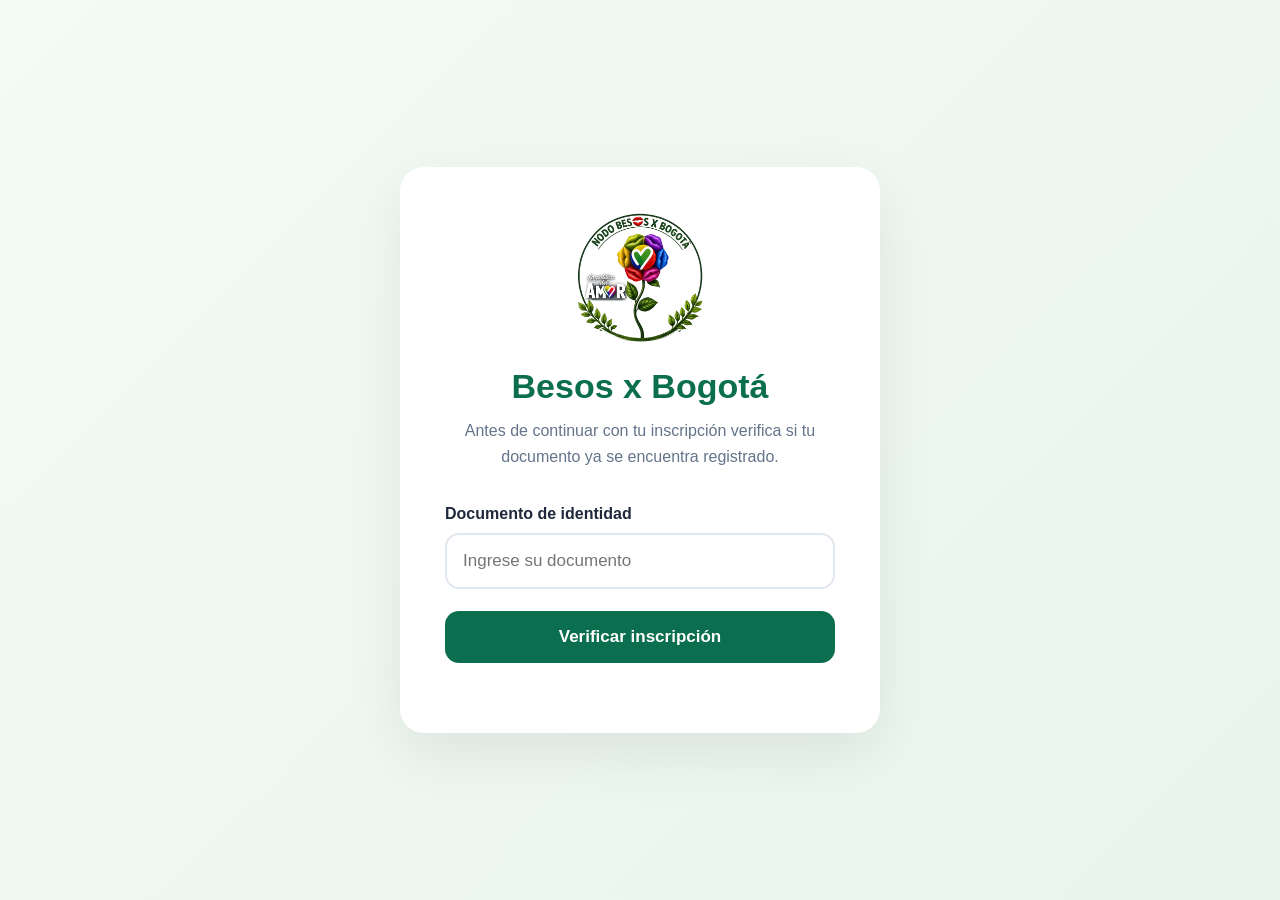
==== public/index.html @ 06a7922a "first commit" ====
<!DOCTYPE html>
<html lang="es">

<head>

    <meta charset="UTF-8">
    <meta name="viewport" content="width=device-width, initial-scale=1.0">

    <title>Registro | Besos x Bogotá</title>
    <link rel="shortcut icon" href="logo.png" type="image/x-icon">
    <link rel="stylesheet" href="style.css">

</head>

<body>

    <div class="background"></div>

    <div class="card">
        <div style="display: flex;" class="logos">
            <img src="logosencillo.png" class="logo">
        </div>


        <h1>Besos x Bogotá</h1>

        <p class="subtitle">

            Antes de continuar con tu inscripción verifica si tu documento ya se encuentra registrado.

        </p>

        <div class="input-group">

            <label>Documento de identidad</label>

            <input id="documento" type="text" placeholder="Ingrese su documento">

        </div>

        <button id="verificar">

            Verificar inscripción

        </button>

        <div id="mensaje"></div>

        <button id="continuar">

            Continuar inscripción

        </button>

    </div>

    <script src="script.js"></script>

</body>

</html>
---- public/style.css ----
*{
    margin:0;
    padding:0;
    box-sizing:border-box;
}

:root{

    --primary:#0B6E4F;
    --secondary:#1B9C5A;
    --accent:#A7D129;
    --light:#F4FAF5;
    --text:#1E293B;
    --gray:#64748B;
    --border:#E2E8F0;

}

body{

    font-family:Inter,Segoe UI,sans-serif;
    background:linear-gradient(135deg,#F4FAF5,#E8F5EC);
    min-height:100vh;

    display:flex;
    justify-content:center;
    align-items:center;

    padding:20px;

}

.card{

    width:100%;
    max-width:480px;

    background:#fff;

    border-radius:24px;

    padding:45px;

    box-shadow:0 20px 60px rgba(0,0,0,.08);

    animation:fade .6s ease;

}

@keyframes fade{

from{

opacity:0;
transform:translateY(25px);

}

to{

opacity:1;
transform:translateY(0);

}

}

.logo{

    width:130px;
    display:block;
    margin:auto;
    margin-bottom:25px;

}

h1{

    text-align:center;
    color:var(--primary);
    font-size:34px;
    margin-bottom:12px;

}

.subtitle{

    text-align:center;
    color:var(--gray);
    line-height:1.6;
    margin-bottom:35px;

}

.input-group{

    display:flex;
    flex-direction:column;
    gap:10px;

}

label{

    font-weight:600;
    color:var(--text);

}

input{

    padding:16px;

    border:2px solid var(--border);

    border-radius:14px;

    font-size:17px;

    transition:.25s;

}

input:focus{

outline:none;

border-color:var(--secondary);

}

button{

    width:100%;

    border:none;

    border-radius:14px;

    cursor:pointer;

    padding:16px;

    margin-top:22px;

    font-size:17px;

    font-weight:700;

    transition:.25s;

}

#verificar{

    background:var(--primary);

    color:white;

}

#verificar:hover{

transform:translateY(-2px);

background:var(--secondary);

}

#continuar{

    display:none;

    background:#2563EB;

    color:white;

}

#continuar:hover{

transform:translateY(-2px);

}

#mensaje{

    margin-top:25px;

    text-align:center;

    font-weight:600;

    line-height:1.5;

}

.success{

color:#16A34A;

}

.error{

color:#DC2626;

}

.loading{

color:#2563EB;

}

@media(max-width:600px){

.card{

padding:30px;

}

h1{

font-size:28px;

}

}
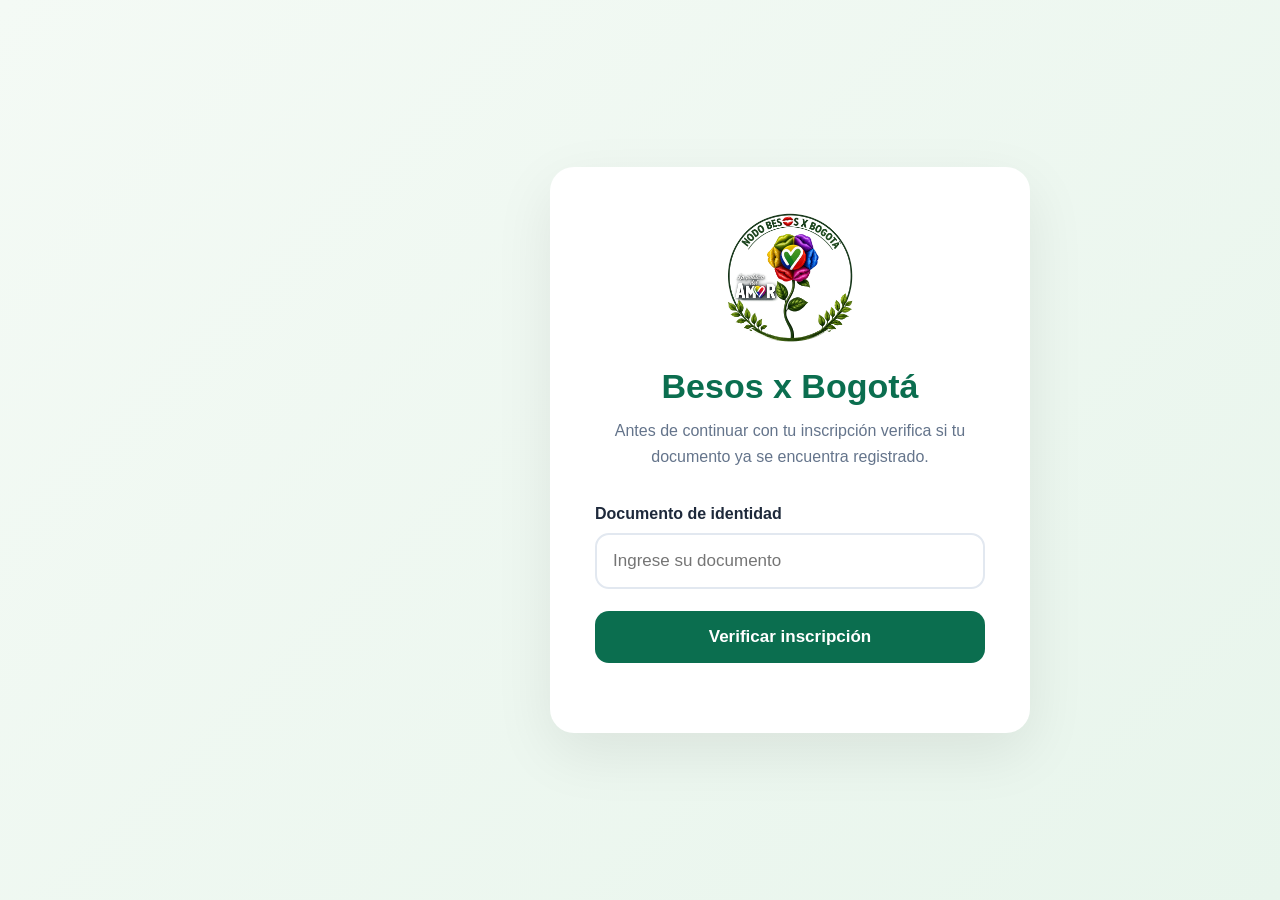
==== commit 91f01717: "Update index.html" ====
--- a/public/index.html
+++ b/public/index.html
@@ -14,7 +14,12 @@
 
 <body>
 
-    <div class="background"></div>
+    <video id="bg-video" autoplay muted loop playsinline>
+        <source src="video/fondo.mp4" type="video/mp4">
+    </video>
+
+    <div class="overlay"></div>
+
 
     <div class="card">
         <div style="display: flex;" class="logos">
@@ -58,4 +63,4 @@
 
 </body>
 
-</html>+</html>
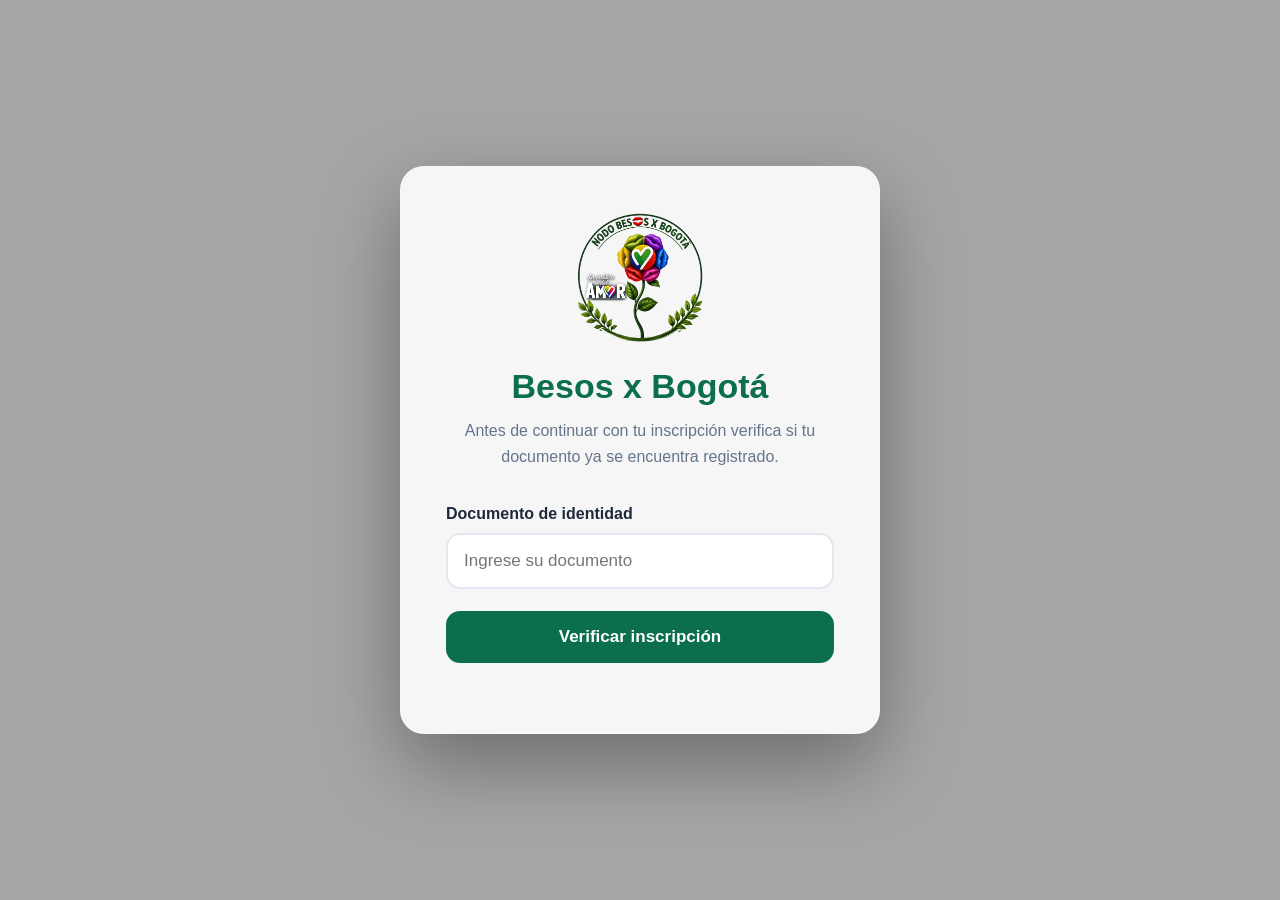
==== commit 8e8ef2e2: "Update index.html" ====
--- a/public/index.html
+++ b/public/index.html
@@ -15,7 +15,7 @@
 <body>
 
     <video id="bg-video" autoplay muted loop playsinline>
-        <source src="video/fondo.mp4" type="video/mp4">
+        <source src="fondo.mp4" type="video/mp4">
     </video>
 
     <div class="overlay"></div>
--- a/public/style.css
+++ b/public/style.css
@@ -18,32 +18,84 @@
 
 body{
 
-    font-family:Inter,Segoe UI,sans-serif;
-    background:linear-gradient(135deg,#F4FAF5,#E8F5EC);
+    font-family: Inter, Segoe UI, sans-serif;
+
     min-height:100vh;
 
     display:flex;
     justify-content:center;
     align-items:center;
 
-    padding:20px;
-
-}
-
+    overflow:hidden;
+    position:relative;
+
+}
+#bg-video{
+
+    position:fixed;
+
+    top:0;
+    left:0;
+
+    width:100%;
+    height:100%;
+
+    object-fit:cover;
+
+    z-index:-2;
+
+    filter:brightness(.55);
+
+}
+#bg-video{
+
+    animation:fadeVideo 1.5s ease;
+
+}
+
+@keyframes fadeVideo{
+
+    from{
+
+        opacity:0;
+
+    }
+
+    to{
+
+        opacity:1;
+
+    }
+
+}
+.overlay{
+
+    position:fixed;
+
+    inset:0;
+
+    background:rgba(0,0,0,.35);
+
+    z-index:-1;
+
+}
 .card{
 
     width:100%;
     max-width:480px;
 
-    background:#fff;
+    padding:45px;
 
     border-radius:24px;
 
-    padding:45px;
-
-    box-shadow:0 20px 60px rgba(0,0,0,.08);
-
-    animation:fade .6s ease;
+    background:rgba(255,255,255,.90);
+
+    backdrop-filter:blur(18px);
+    -webkit-backdrop-filter:blur(18px);
+
+    border:1px solid rgba(255,255,255,.25);
+
+    box-shadow:0 30px 80px rgba(0,0,0,.35);
 
 }
 
@@ -227,4 +279,4 @@
 
 }
 
-}+}
